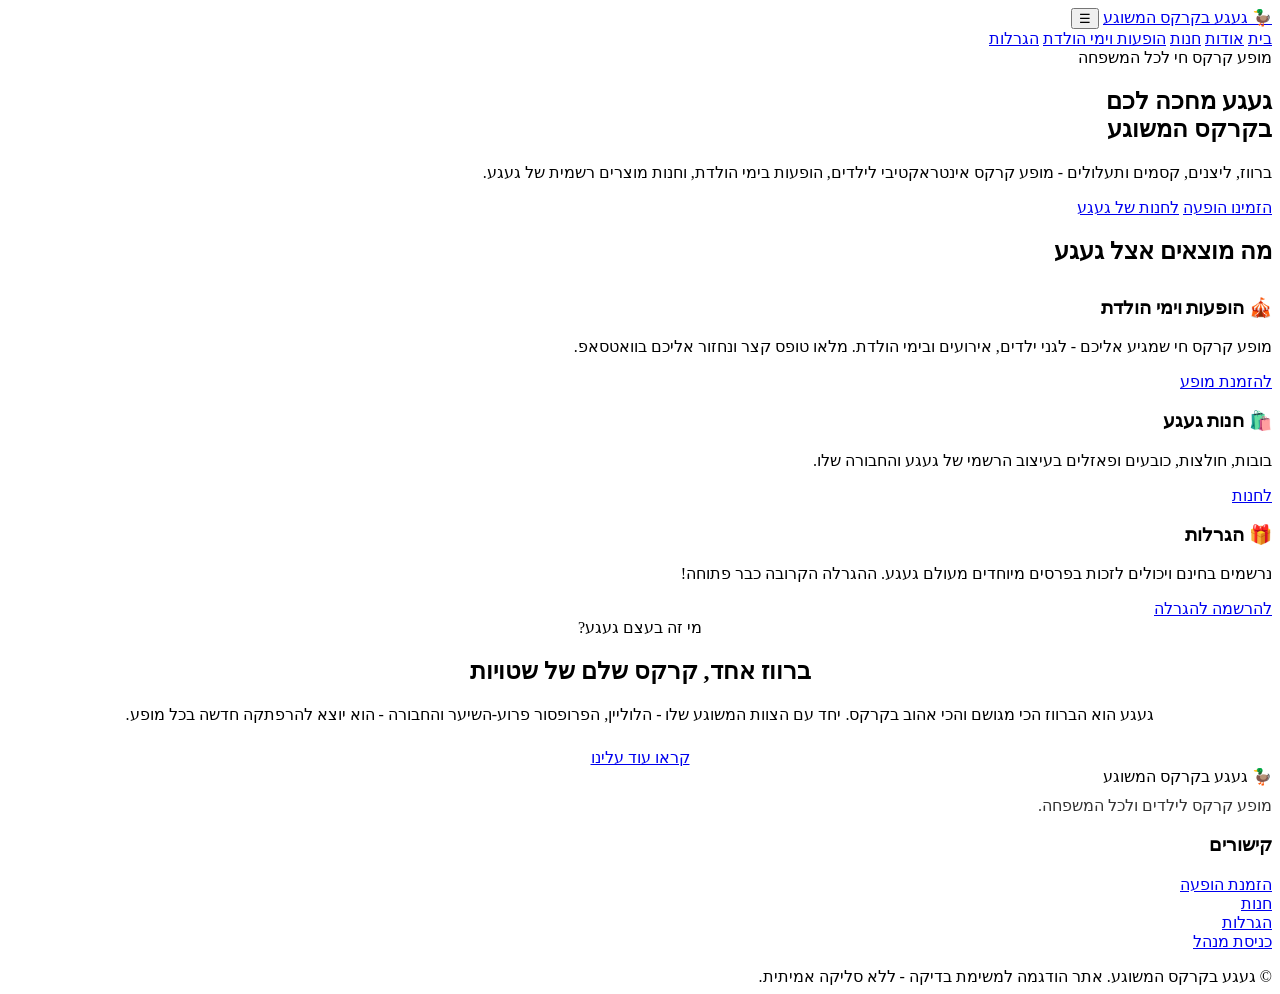
==== index.html @ ea3329d8 "Add files via upload" ====
<!DOCTYPE html>
<html lang="he" dir="rtl">
<head>
<meta charset="UTF-8">
<meta name="viewport" content="width=device-width, initial-scale=1.0">
<title>געגע בקרקס המשוגע</title>
<meta name="description" content="האתר הרשמי של געגע בקרקס המשוגע - חנות, הופעות, ימי הולדת והגרלות.">
<link rel="stylesheet" href="css/style.css">
</head>
<body>

<header class="site-header">
  <div class="container">
    <a href="index.html" class="brand"><span class="duck">🦆</span> געגע בקרקס המשוגע</a>
    <button class="nav-toggle" aria-label="פתח תפריט">☰</button>
    <nav class="main-nav">
      <a href="index.html" aria-current="page">בית</a>
      <a href="about.html">אודות</a>
      <a href="store.html">חנות</a>
      <a href="events.html">הופעות וימי הולדת</a>
      <a href="raffle.html">הגרלות</a>
    </nav>
  </div>
</header>

<section class="hero">
  <div class="container">
    <span class="eyebrow-badge">מופע קרקס חי לכל המשפחה</span>
    <h1>געגע מחכה לכם<br>בקרקס המשוגע</h1>
    <p class="lede">ברווז, ליצנים, קסמים ותעלולים - מופע קרקס אינטראקטיבי לילדים, הופעות בימי הולדת, וחנות מוצרים רשמית של געגע.</p>
    <div class="hero-actions">
      <a href="events.html" class="btn btn-primary">הזמינו הופעה</a>
      <a href="store.html" class="btn btn-secondary">לחנות של געגע</a>
    </div>
  </div>
  <div class="hero-bunting"></div>
</section>

<section>
  <div class="container">
    <h2>מה מוצאים אצל געגע</h2>
    <div class="grid" style="margin-top:32px;">
      <div class="card">
        <div class="card-body">
          <h3>🎪 הופעות וימי הולדת</h3>
          <p>מופע קרקס חי שמגיע אליכם - לגני ילדים, אירועים ובימי הולדת. מלאו טופס קצר ונחזור אליכם בוואטסאפ.</p>
          <a href="events.html" class="btn btn-teal" style="margin-top:auto;">להזמנת מופע</a>
        </div>
      </div>
      <div class="card">
        <div class="card-body">
          <h3>🛍️ חנות געגע</h3>
          <p>בובות, חולצות, כובעים ופאזלים בעיצוב הרשמי של געגע והחבורה שלו.</p>
          <a href="store.html" class="btn btn-teal" style="margin-top:auto;">לחנות</a>
        </div>
      </div>
      <div class="card">
        <div class="card-body">
          <h3>🎁 הגרלות</h3>
          <p>נרשמים בחינם ויכולים לזכות בפרסים מיוחדים מעולם געגע. ההגרלה הקרובה כבר פתוחה!</p>
          <a href="raffle.html" class="btn btn-teal" style="margin-top:auto;">להרשמה להגרלה</a>
        </div>
      </div>
    </div>
  </div>
</section>

<section class="alt">
  <div class="container" style="text-align:center;">
    <span class="eyebrow-badge">מי זה בעצם געגע?</span>
    <h2>ברווז אחד, קרקס שלם של שטויות</h2>
    <p style="margin:0 auto 24px;">געגע הוא הברווז הכי מגושם והכי אהוב בקרקס. יחד עם הצוות המשוגע שלו - הלוליין, הפרופסור פרוע-השיער והחבורה - הוא יוצא להרפתקה חדשה בכל מופע.</p>
    <a href="about.html" class="btn btn-primary">קראו עוד עלינו</a>
  </div>
</section>

<footer class="site-footer">
  <div class="container">
    <div>
      <div class="brand" style="color:var(--cream);">🦆 געגע בקרקס המשוגע</div>
      <p style="color:var(--cream); opacity:0.8; margin-top:10px;">מופע קרקס לילדים ולכל המשפחה.</p>
    </div>
    <div>
      <h3 style="color:var(--cream);">קישורים</h3>
      <p><a href="events.html">הזמנת הופעה</a><br><a href="store.html">חנות</a><br><a href="raffle.html">הגרלות</a><br><a href="admin.html">כניסת מנהל</a></p>
    </div>
  </div>
  <div class="container footer-fine">© געגע בקרקס המשוגע. אתר הודגמה למשימת בדיקה - ללא סליקה אמיתית.</div>
</footer>

<script src="js/common.js"></script>
</body>
</html>
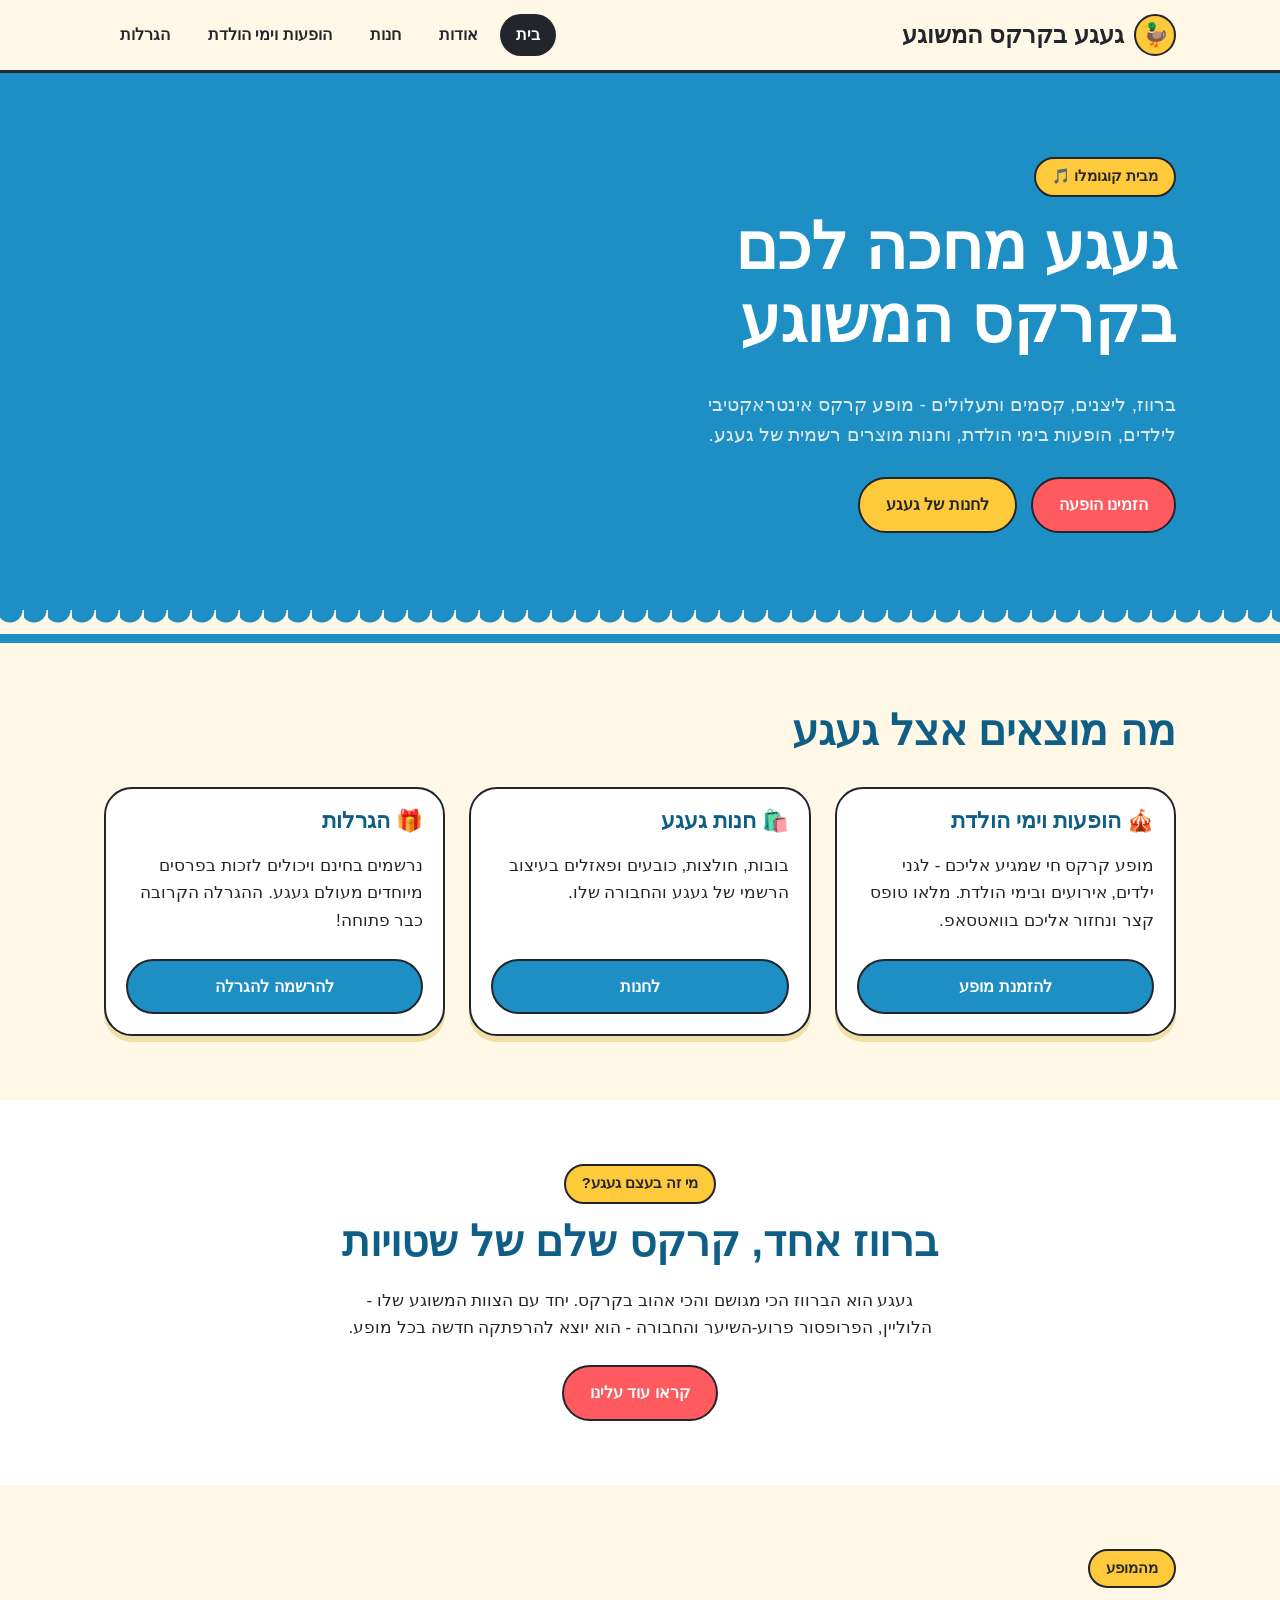
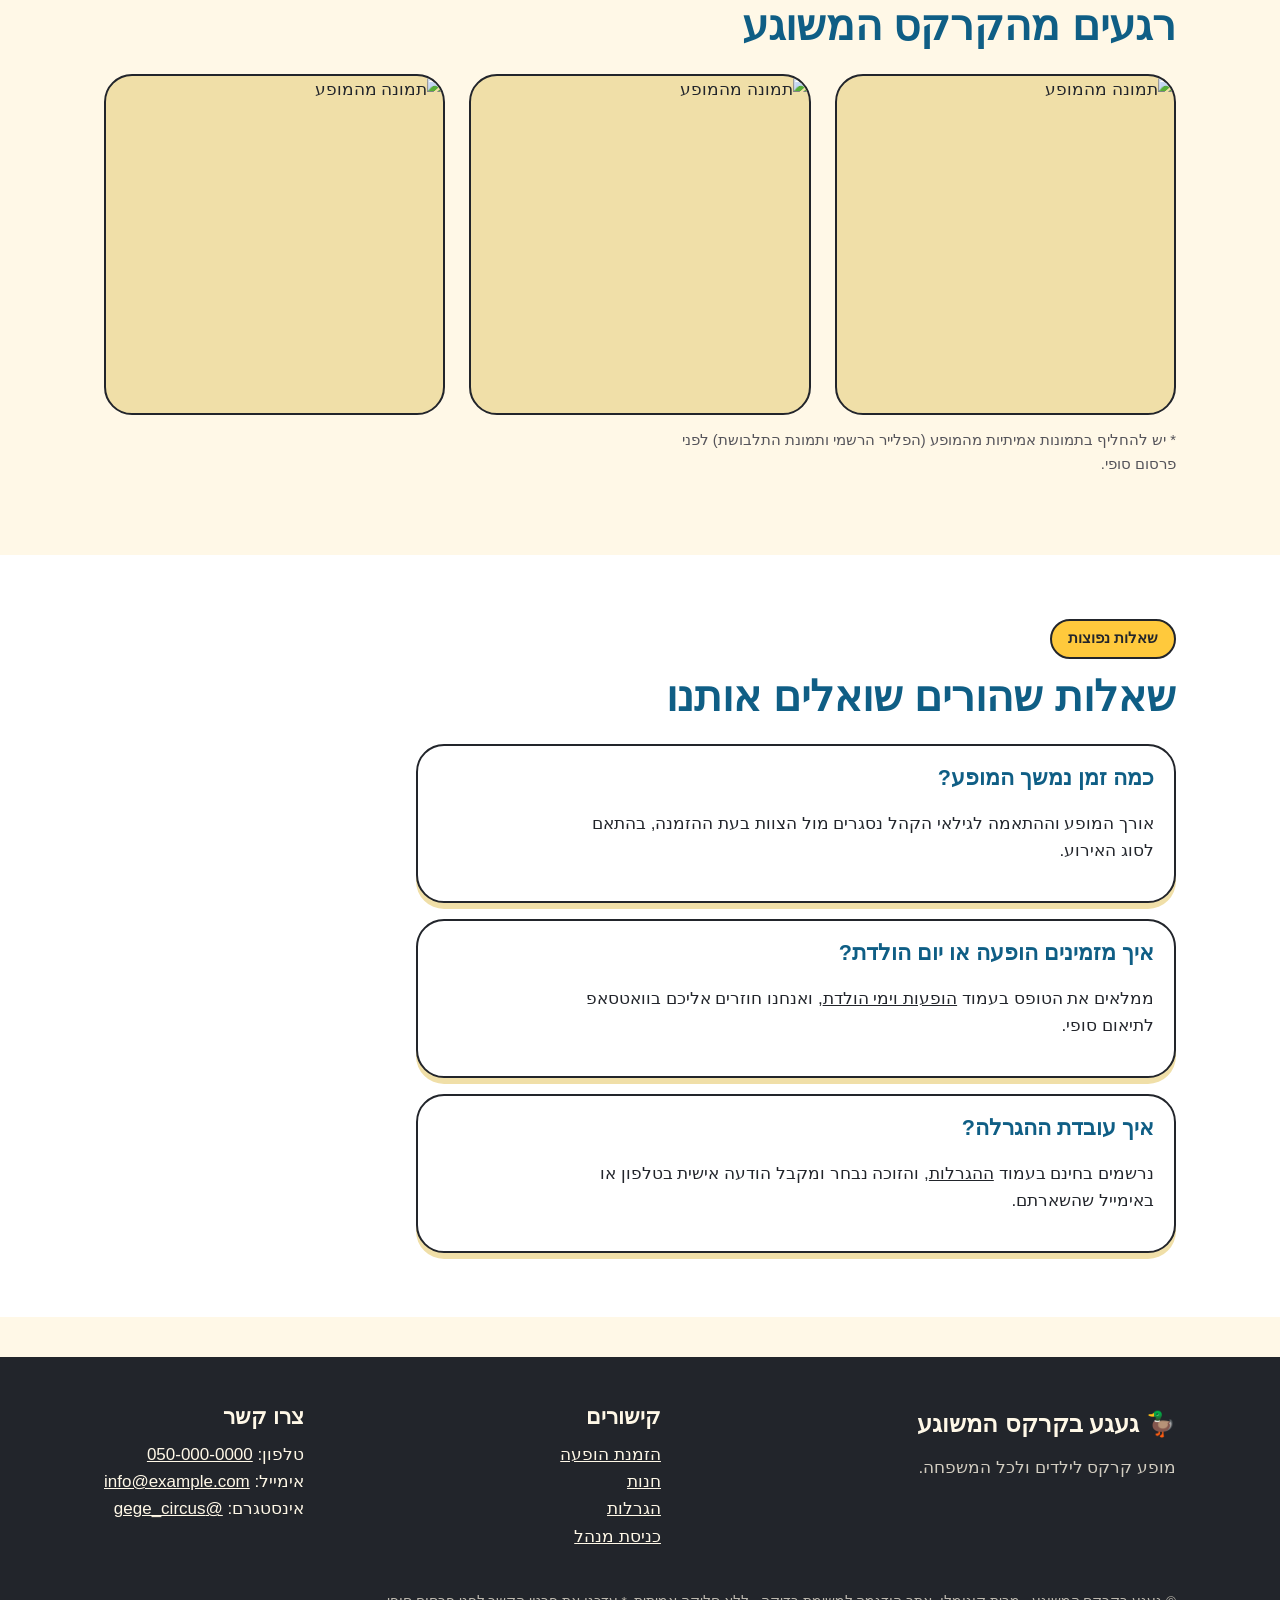
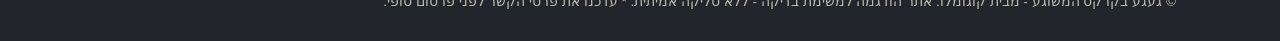
==== commit 491bdd86: "Update index.html" ====
--- a/index.html
+++ b/index.html
@@ -3,6 +3,7 @@
 <head>
 <meta charset="UTF-8">
 <meta name="viewport" content="width=device-width, initial-scale=1.0">
+<link rel="icon" href="data:image/svg+xml,%3Csvg xmlns=%27http://www.w3.org/2000/svg%27 viewBox=%270 0 100 100%27%3E%3Ctext y=%27.9em%27 font-size=%2790%27%3E%F0%9F%A6%86%3C/text%3E%3C/svg%3E">
 <title>געגע בקרקס המשוגע</title>
 <meta name="description" content="האתר הרשמי של געגע בקרקס המשוגע - חנות, הופעות, ימי הולדת והגרלות.">
 <link rel="stylesheet" href="css/style.css">
@@ -25,7 +26,7 @@
 
 <section class="hero">
   <div class="container">
-    <span class="eyebrow-badge">מופע קרקס חי לכל המשפחה</span>
+    <span class="eyebrow-badge">מבית קוגומלו 🎵</span>
     <h1>געגע מחכה לכם<br>בקרקס המשוגע</h1>
     <p class="lede">ברווז, ליצנים, קסמים ותעלולים - מופע קרקס אינטראקטיבי לילדים, הופעות בימי הולדת, וחנות מוצרים רשמית של געגע.</p>
     <div class="hero-actions">
@@ -74,6 +75,40 @@
   </div>
 </section>
 
+<section>
+  <div class="container">
+    <span class="eyebrow-badge">מהמופע</span>
+    <h2>רגעים מהקרקס המשוגע</h2>
+    <div class="grid" id="gallery-grid" style="margin-top:24px;">
+      <div class="card-media" style="border:2.5px solid var(--ink); border-radius:var(--radius-lg);"><img src="https://placehold.co/500x500/1E8FC4/FFFFFF?text=תמונה+1" alt="תמונה מהמופע"></div>
+      <div class="card-media" style="border:2.5px solid var(--ink); border-radius:var(--radius-lg);"><img src="https://placehold.co/500x500/FFC93C/22252B?text=תמונה+2" alt="תמונה מהמופע"></div>
+      <div class="card-media" style="border:2.5px solid var(--ink); border-radius:var(--radius-lg);"><img src="https://placehold.co/500x500/FF5A5F/FFFFFF?text=תמונה+3" alt="תמונה מהמופע"></div>
+    </div>
+    <p class="form-note" style="margin-top:14px;">* יש להחליף בתמונות אמיתיות מהמופע (הפלייר הרשמי ותמונת התלבושת) לפני פרסום סופי.</p>
+  </div>
+</section>
+
+<section class="alt">
+  <div class="container">
+    <span class="eyebrow-badge">שאלות נפוצות</span>
+    <h2>שאלות שהורים שואלים אותנו</h2>
+    <div class="grid" style="grid-template-columns: 1fr; gap:16px; margin-top:24px; max-width:760px;">
+      <div class="card"><div class="card-body">
+        <h3>כמה זמן נמשך המופע?</h3>
+        <p>אורך המופע וההתאמה לגילאי הקהל נסגרים מול הצוות בעת ההזמנה, בהתאם לסוג האירוע.</p>
+      </div></div>
+      <div class="card"><div class="card-body">
+        <h3>איך מזמינים הופעה או יום הולדת?</h3>
+        <p>ממלאים את הטופס בעמוד <a href="events.html" style="text-decoration:underline;">הופעות וימי הולדת</a>, ואנחנו חוזרים אליכם בוואטסאפ לתיאום סופי.</p>
+      </div></div>
+      <div class="card"><div class="card-body">
+        <h3>איך עובדת ההגרלה?</h3>
+        <p>נרשמים בחינם בעמוד <a href="raffle.html" style="text-decoration:underline;">ההגרלות</a>, והזוכה נבחר ומקבל הודעה אישית בטלפון או באימייל שהשארתם.</p>
+      </div></div>
+    </div>
+  </div>
+</section>
+
 <footer class="site-footer">
   <div class="container">
     <div>
@@ -84,8 +119,12 @@
       <h3 style="color:var(--cream);">קישורים</h3>
       <p><a href="events.html">הזמנת הופעה</a><br><a href="store.html">חנות</a><br><a href="raffle.html">הגרלות</a><br><a href="admin.html">כניסת מנהל</a></p>
     </div>
+    <div>
+      <h3 style="color:var(--cream);">צרו קשר</h3>
+      <p>טלפון: <a href="tel:0500000000">050-000-0000</a><br>אימייל: <a href="mailto:info@example.com">info@example.com</a><br>אינסטגרם: <a href="#" target="_blank">@gege_circus</a></p>
+    </div>
   </div>
-  <div class="container footer-fine">© געגע בקרקס המשוגע. אתר הודגמה למשימת בדיקה - ללא סליקה אמיתית.</div>
+  <div class="container footer-fine">© געגע בקרקס המשוגע - מבית קוגומלו. אתר הודגמה למשימת בדיקה - ללא סליקה אמיתית. * עדכנו את פרטי הקשר לפני פרסום סופי.</div>
 </footer>
 
 <script src="js/common.js"></script>
--- a/css/style.css
+++ b/css/style.css
@@ -0,0 +1,375 @@
+/* ==========================================================
+   געגע בקרקס המשוגע — מערכת עיצוב
+   פלטה: קרם חם, טיל עמוק, חרדל, אדום קורל, דיו חמימה
+   טיפוגרפיה: Baloo 2 (כותרות, עגול ומשחקי) + Assistant (גוף)
+   ========================================================== */
+
+@import url('https://fonts.googleapis.com/css2?family=Baloo+2:wght@500;600;700;800&family=Assistant:wght@400;500;600;700&display=swap');
+
+:root {
+  --cream:      #FFF8E7;
+  --paper:      #FFFFFF;
+  --teal:       #1E8FC4;   /* כחול שמיים אנרגטי */
+  --teal-dark:  #0F5E85;
+  --mustard:    #FFC93C;   /* צהוב שמש */
+  --coral:      #FF5A5F;
+  --grass:      #3CB878;
+  --ink:        #22252B;
+  --ink-soft:   #55545a;
+  --line:       #F0DFA8;
+
+  --font-display: 'Baloo 2', 'Segoe UI', sans-serif;
+  --font-body: 'Assistant', 'Segoe UI', sans-serif;
+
+  --radius-lg: 28px;
+  --radius-md: 16px;
+  --radius-sm: 10px;
+
+  --shadow-card: 0 6px 0 var(--line);
+  --container: 1120px;
+}
+
+* { box-sizing: border-box; }
+
+html {
+  scroll-behavior: smooth;
+}
+
+body {
+  margin: 0;
+  background: var(--cream);
+  color: var(--ink);
+  font-family: var(--font-body);
+  font-size: 17px;
+  line-height: 1.6;
+  direction: rtl;
+}
+
+img { max-width: 100%; display: block; }
+
+a { color: inherit; text-decoration: none; }
+
+h1, h2, h3, h4 {
+  font-family: var(--font-display);
+  font-weight: 700;
+  line-height: 1.15;
+  margin: 0 0 0.5em 0;
+  color: var(--teal-dark);
+}
+
+h1 { font-size: clamp(2.4rem, 5vw, 4rem); font-weight: 800; }
+h2 { font-size: clamp(1.8rem, 3.4vw, 2.6rem); }
+h3 { font-size: 1.35rem; }
+
+p { margin: 0 0 1em 0; max-width: 62ch; }
+
+.container {
+  max-width: var(--container);
+  margin: 0 auto;
+  padding: 0 24px;
+}
+
+/* ---------- Header ---------- */
+.site-header {
+  position: sticky;
+  top: 0;
+  z-index: 50;
+  background: var(--cream);
+  border-bottom: 3px solid var(--ink);
+}
+
+.site-header .container {
+  display: flex;
+  align-items: center;
+  justify-content: space-between;
+  padding-top: 14px;
+  padding-bottom: 14px;
+}
+
+.brand {
+  display: flex;
+  align-items: center;
+  gap: 10px;
+  font-family: var(--font-display);
+  font-weight: 800;
+  font-size: 1.5rem;
+  color: var(--ink);
+}
+
+.brand .duck {
+  width: 42px;
+  height: 42px;
+  border-radius: 50%;
+  background: var(--mustard);
+  display: flex;
+  align-items: center;
+  justify-content: center;
+  font-size: 1.4rem;
+  border: 2.5px solid var(--ink);
+}
+
+nav.main-nav {
+  display: flex;
+  gap: 6px;
+  flex-wrap: wrap;
+}
+
+nav.main-nav a {
+  padding: 8px 16px;
+  border-radius: 999px;
+  font-weight: 600;
+  font-size: 0.98rem;
+  color: var(--ink);
+  transition: background 0.15s ease, color 0.15s ease;
+}
+
+nav.main-nav a:hover,
+nav.main-nav a[aria-current="page"] {
+  background: var(--ink);
+  color: var(--paper);
+}
+
+.nav-toggle {
+  display: none;
+  background: none;
+  border: 2.5px solid var(--ink);
+  border-radius: var(--radius-sm);
+  width: 44px;
+  height: 44px;
+  font-size: 1.3rem;
+  cursor: pointer;
+}
+
+@media (max-width: 760px) {
+  nav.main-nav {
+    display: none;
+    width: 100%;
+    flex-direction: column;
+    gap: 4px;
+    padding-bottom: 14px;
+  }
+  nav.main-nav.open { display: flex; }
+  .site-header .container { flex-wrap: wrap; }
+  .nav-toggle { display: block; }
+}
+
+/* ---------- Buttons ---------- */
+.btn {
+  display: inline-flex;
+  align-items: center;
+  justify-content: center;
+  gap: 8px;
+  font-family: var(--font-display);
+  font-weight: 600;
+  font-size: 1rem;
+  padding: 13px 26px;
+  border-radius: 999px;
+  border: 2.5px solid var(--ink);
+  cursor: pointer;
+  background: var(--paper);
+  color: var(--ink);
+  transition: transform 0.12s ease;
+}
+.btn:hover { transform: translateY(-2px); }
+.btn:active { transform: translateY(0); }
+
+.btn-primary { background: var(--coral); color: var(--paper); }
+.btn-secondary { background: var(--mustard); color: var(--ink); }
+.btn-teal { background: var(--teal); color: var(--paper); }
+.btn-block { width: 100%; }
+.btn[disabled] { opacity: 0.55; cursor: not-allowed; transform: none; }
+
+/* ---------- Hero (scalloped bunting edge = circus tent flags) ---------- */
+.hero {
+  background: var(--teal);
+  color: var(--paper);
+  position: relative;
+  padding: 84px 0 110px;
+  overflow: hidden;
+}
+
+.hero h1 { color: var(--paper); }
+.hero .lede { color: #DCEAE9; font-size: 1.2rem; max-width: 46ch; }
+
+.hero-bunting {
+  position: absolute;
+  bottom: -1px;
+  left: 0;
+  right: 0;
+  height: 34px;
+  background:
+    radial-gradient(circle at 10px 0, transparent 12px, var(--cream) 13px) 0 0/24px 24px repeat-x;
+}
+
+.hero-actions { display: flex; gap: 14px; flex-wrap: wrap; margin-top: 26px; }
+
+/* ---------- Sections ---------- */
+section { padding: 64px 0; }
+section.alt { background: var(--paper); }
+
+.eyebrow-badge {
+  display: inline-block;
+  background: var(--mustard);
+  color: var(--ink);
+  font-family: var(--font-display);
+  font-weight: 700;
+  padding: 6px 16px;
+  border-radius: 999px;
+  border: 2px solid var(--ink);
+  margin-bottom: 14px;
+  font-size: 0.92rem;
+}
+
+/* ---------- Cards / grid ---------- */
+.grid {
+  display: grid;
+  gap: 24px;
+  grid-template-columns: repeat(auto-fit, minmax(230px, 1fr));
+}
+
+.card {
+  background: var(--paper);
+  border: 2.5px solid var(--ink);
+  border-radius: var(--radius-lg);
+  box-shadow: var(--shadow-card);
+  overflow: hidden;
+  display: flex;
+  flex-direction: column;
+}
+
+.card-media {
+  aspect-ratio: 1 / 1;
+  background: var(--line);
+  overflow: hidden;
+}
+.card-media img { width: 100%; height: 100%; object-fit: cover; }
+
+.card-body { padding: 20px; display: flex; flex-direction: column; gap: 8px; flex: 1; }
+
+.price-tag {
+  font-family: var(--font-display);
+  font-weight: 700;
+  font-size: 1.25rem;
+  color: var(--coral);
+}
+
+/* ---------- Forms ---------- */
+form { max-width: 560px; }
+
+.field { margin-bottom: 18px; }
+
+label {
+  display: block;
+  font-weight: 600;
+  margin-bottom: 6px;
+  color: var(--teal-dark);
+}
+
+input[type="text"],
+input[type="tel"],
+input[type="email"],
+input[type="date"],
+select,
+textarea {
+  width: 100%;
+  padding: 12px 14px;
+  border: 2.5px solid var(--ink);
+  border-radius: var(--radius-sm);
+  font-family: var(--font-body);
+  font-size: 1rem;
+  background: var(--paper);
+  color: var(--ink);
+}
+
+textarea { resize: vertical; min-height: 100px; }
+
+input:focus, select:focus, textarea:focus {
+  outline: 3px solid var(--mustard);
+  outline-offset: 1px;
+}
+
+.radio-group { display: flex; gap: 16px; flex-wrap: wrap; }
+.radio-group label {
+  display: flex; align-items: center; gap: 8px;
+  font-weight: 500; margin: 0;
+  border: 2px solid var(--line);
+  padding: 10px 16px;
+  border-radius: 999px;
+  cursor: pointer;
+}
+.radio-group input { width: 18px; height: 18px; }
+
+.form-note {
+  font-size: 0.92rem;
+  color: var(--ink-soft);
+}
+
+.form-message {
+  margin-top: 16px;
+  padding: 14px 18px;
+  border-radius: var(--radius-sm);
+  font-weight: 600;
+  display: none;
+}
+.form-message.show { display: block; }
+.form-message.success { background: #DCEEE0; color: #1F5C33; border: 2px solid #1F5C33; }
+.form-message.error { background: #FBDEDE; color: var(--coral); border: 2px solid var(--coral); }
+
+/* ---------- Footer ---------- */
+footer.site-footer {
+  background: var(--ink);
+  color: var(--cream);
+  padding: 48px 0 28px;
+  margin-top: 40px;
+}
+footer.site-footer a { text-decoration: underline; }
+footer.site-footer .container {
+  display: flex; justify-content: space-between; flex-wrap: wrap; gap: 20px;
+}
+.footer-fine { font-size: 0.85rem; opacity: 0.7; margin-top: 24px; }
+
+/* ---------- Admin ---------- */
+.admin-shell { display: flex; min-height: 100vh; }
+.admin-sidebar {
+  width: 220px;
+  background: var(--teal);
+  color: var(--paper);
+  padding: 24px 16px;
+  flex-shrink: 0;
+}
+.admin-sidebar h2 { color: var(--paper); font-size: 1.3rem; }
+.admin-sidebar button {
+  display: block; width: 100%; text-align: right;
+  background: none; border: none; color: var(--cream);
+  padding: 10px 12px; border-radius: var(--radius-sm);
+  font-family: var(--font-body); font-weight: 600; cursor: pointer;
+  margin-bottom: 4px; font-size: 1rem;
+}
+.admin-sidebar button.active, .admin-sidebar button:hover { background: rgba(255,255,255,0.15); }
+.admin-main { flex: 1; padding: 32px; overflow-x: auto; }
+
+table.data-table { width: 100%; border-collapse: collapse; background: var(--paper); border-radius: var(--radius-md); overflow: hidden; }
+table.data-table th, table.data-table td {
+  padding: 10px 14px; text-align: right; border-bottom: 1px solid var(--line); font-size: 0.94rem;
+}
+table.data-table th { background: var(--cream); font-family: var(--font-display); }
+table.data-table select { padding: 6px 8px; font-size: 0.9rem; }
+
+.status-pill {
+  display: inline-block; padding: 3px 10px; border-radius: 999px; font-size: 0.82rem; font-weight: 700;
+  background: var(--line); color: var(--ink);
+}
+
+.login-box {
+  max-width: 380px; margin: 90px auto; background: var(--paper);
+  border: 2.5px solid var(--ink); border-radius: var(--radius-lg); padding: 32px;
+  box-shadow: var(--shadow-card);
+}
+
+.empty-state { padding: 30px; text-align: center; color: var(--ink-soft); }
+
+@media (max-width: 760px) {
+  .admin-shell { flex-direction: column; }
+  .admin-sidebar { width: 100%; display: flex; gap: 6px; overflow-x: auto; }
+  .admin-sidebar h2 { display: none; }
+}
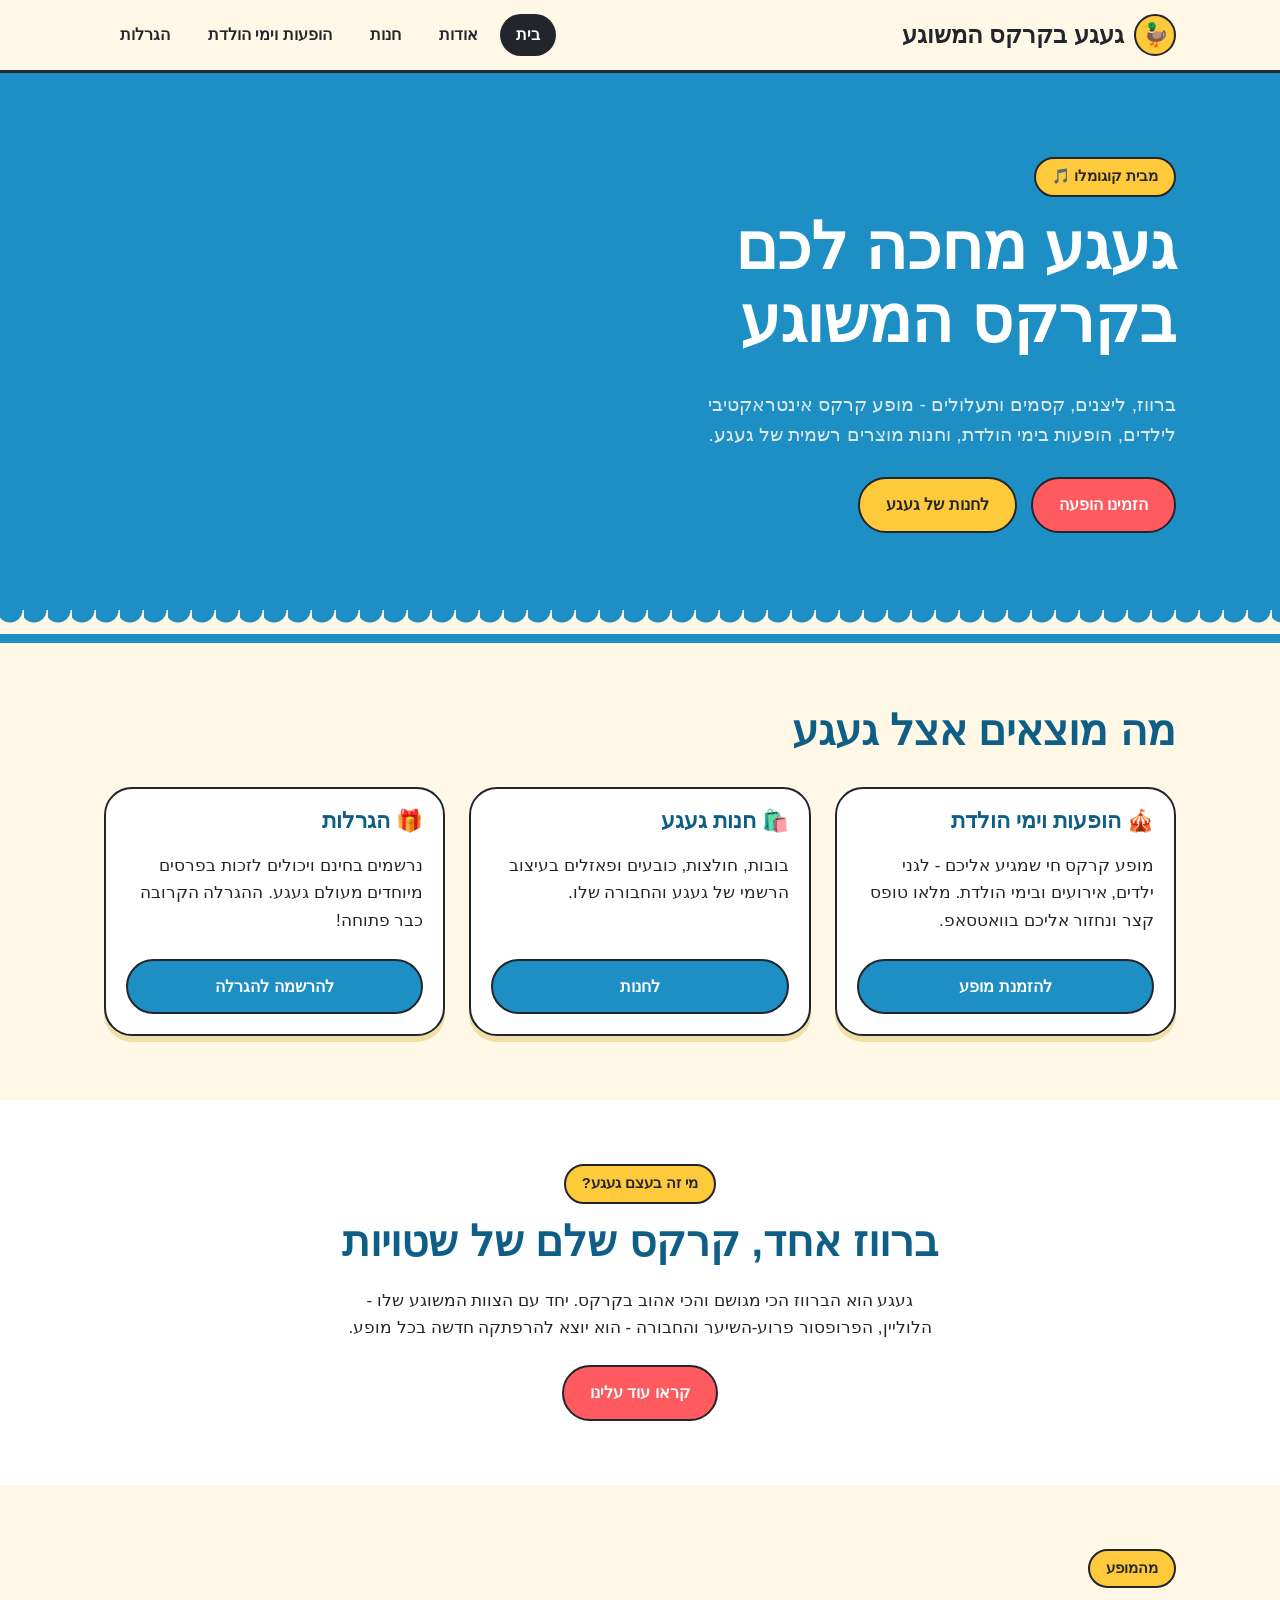
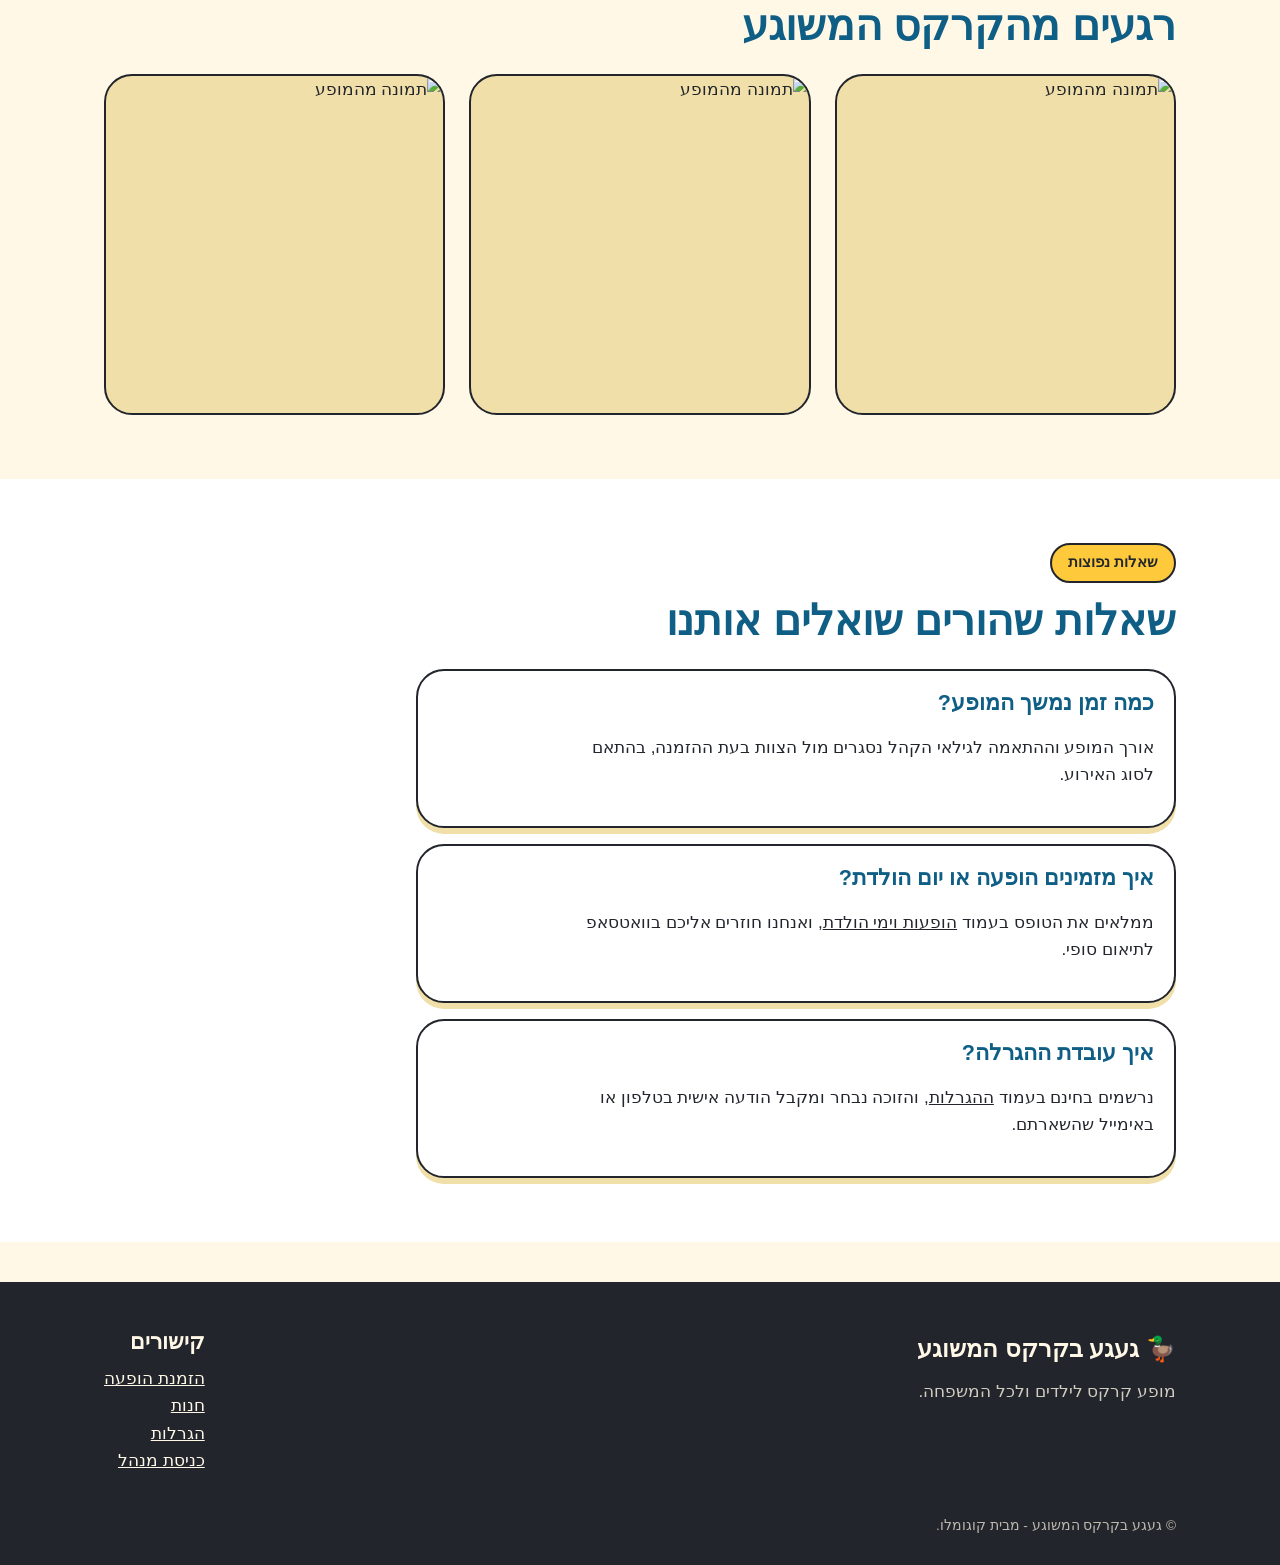
==== commit 8216ee1b: "Update index.html" ====
--- a/index.html
+++ b/index.html
@@ -84,7 +84,6 @@
       <div class="card-media" style="border:2.5px solid var(--ink); border-radius:var(--radius-lg);"><img src="https://placehold.co/500x500/FFC93C/22252B?text=תמונה+2" alt="תמונה מהמופע"></div>
       <div class="card-media" style="border:2.5px solid var(--ink); border-radius:var(--radius-lg);"><img src="https://placehold.co/500x500/FF5A5F/FFFFFF?text=תמונה+3" alt="תמונה מהמופע"></div>
     </div>
-    <p class="form-note" style="margin-top:14px;">* יש להחליף בתמונות אמיתיות מהמופע (הפלייר הרשמי ותמונת התלבושת) לפני פרסום סופי.</p>
   </div>
 </section>
 
@@ -119,12 +118,8 @@
       <h3 style="color:var(--cream);">קישורים</h3>
       <p><a href="events.html">הזמנת הופעה</a><br><a href="store.html">חנות</a><br><a href="raffle.html">הגרלות</a><br><a href="admin.html">כניסת מנהל</a></p>
     </div>
-    <div>
-      <h3 style="color:var(--cream);">צרו קשר</h3>
-      <p>טלפון: <a href="tel:0500000000">050-000-0000</a><br>אימייל: <a href="mailto:info@example.com">info@example.com</a><br>אינסטגרם: <a href="#" target="_blank">@gege_circus</a></p>
-    </div>
   </div>
-  <div class="container footer-fine">© געגע בקרקס המשוגע - מבית קוגומלו. אתר הודגמה למשימת בדיקה - ללא סליקה אמיתית. * עדכנו את פרטי הקשר לפני פרסום סופי.</div>
+  <div class="container footer-fine">© געגע בקרקס המשוגע - מבית קוגומלו.</div>
 </footer>
 
 <script src="js/common.js"></script>
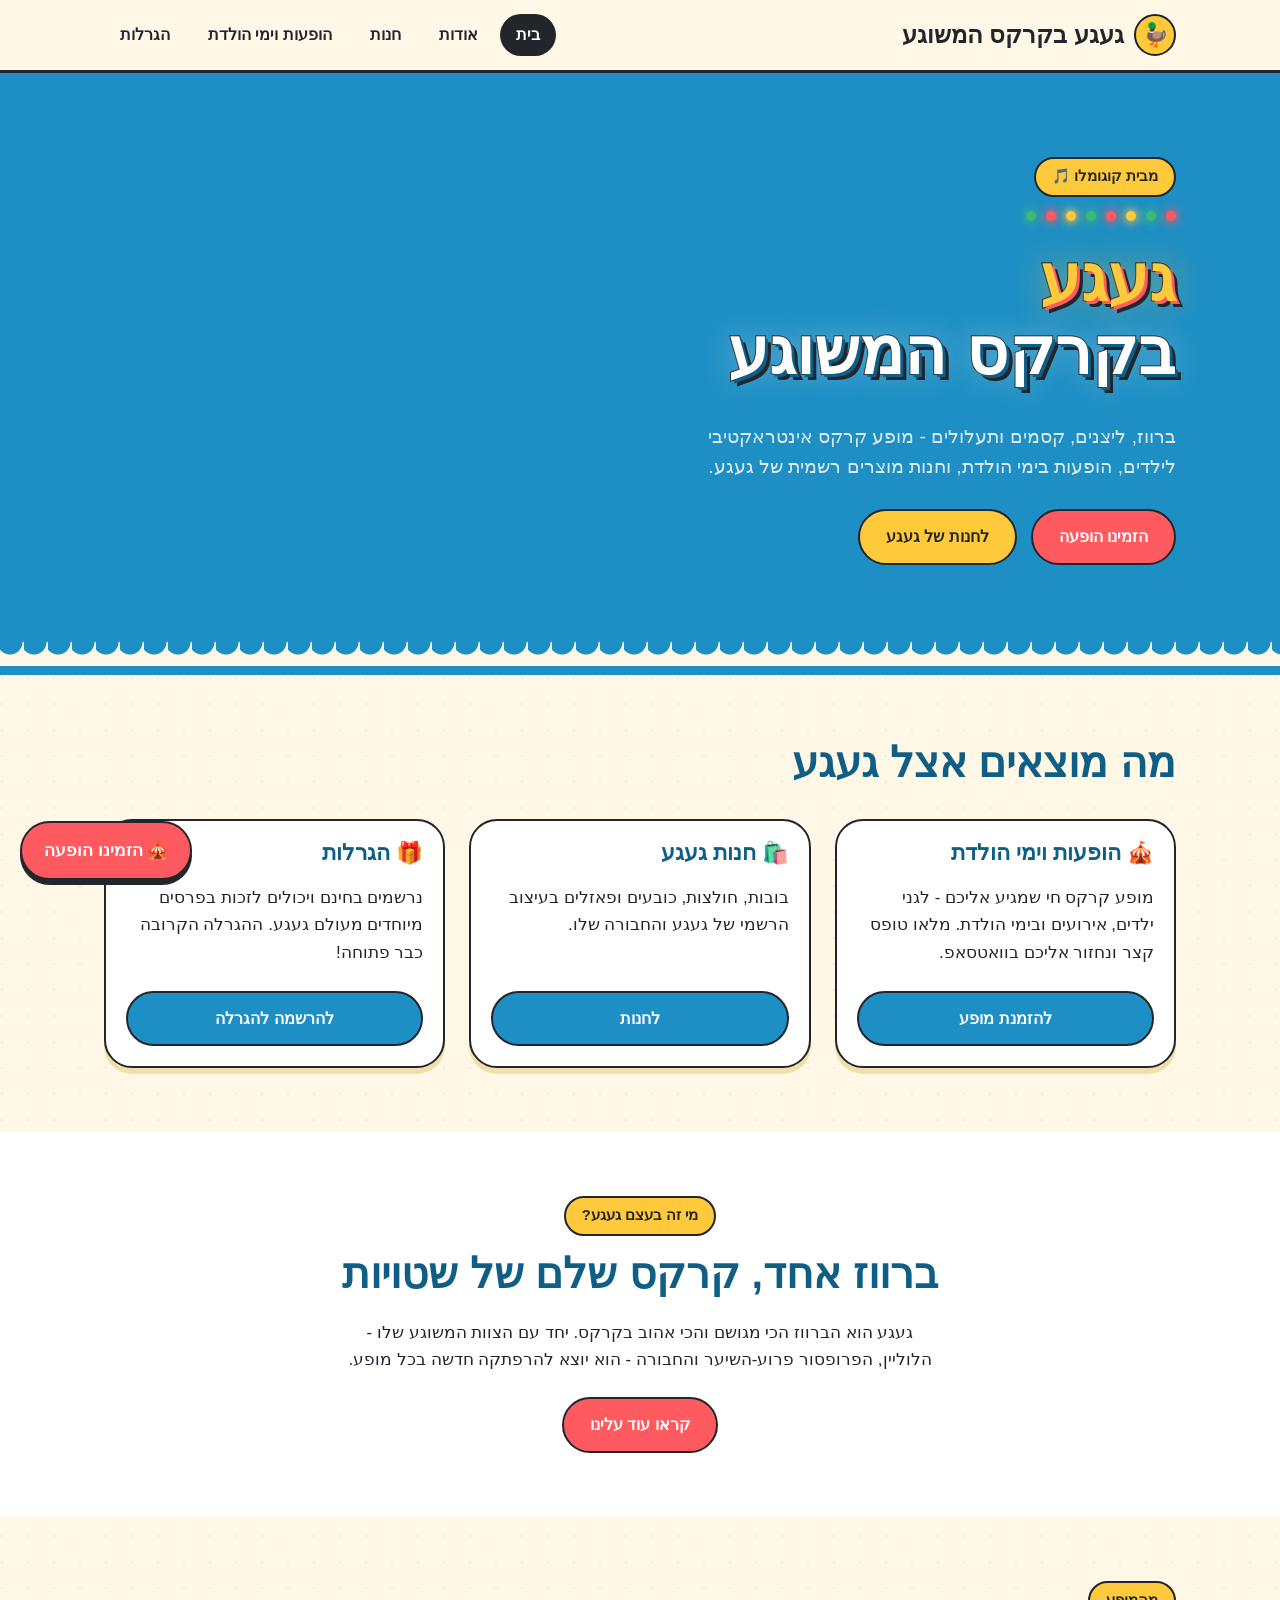
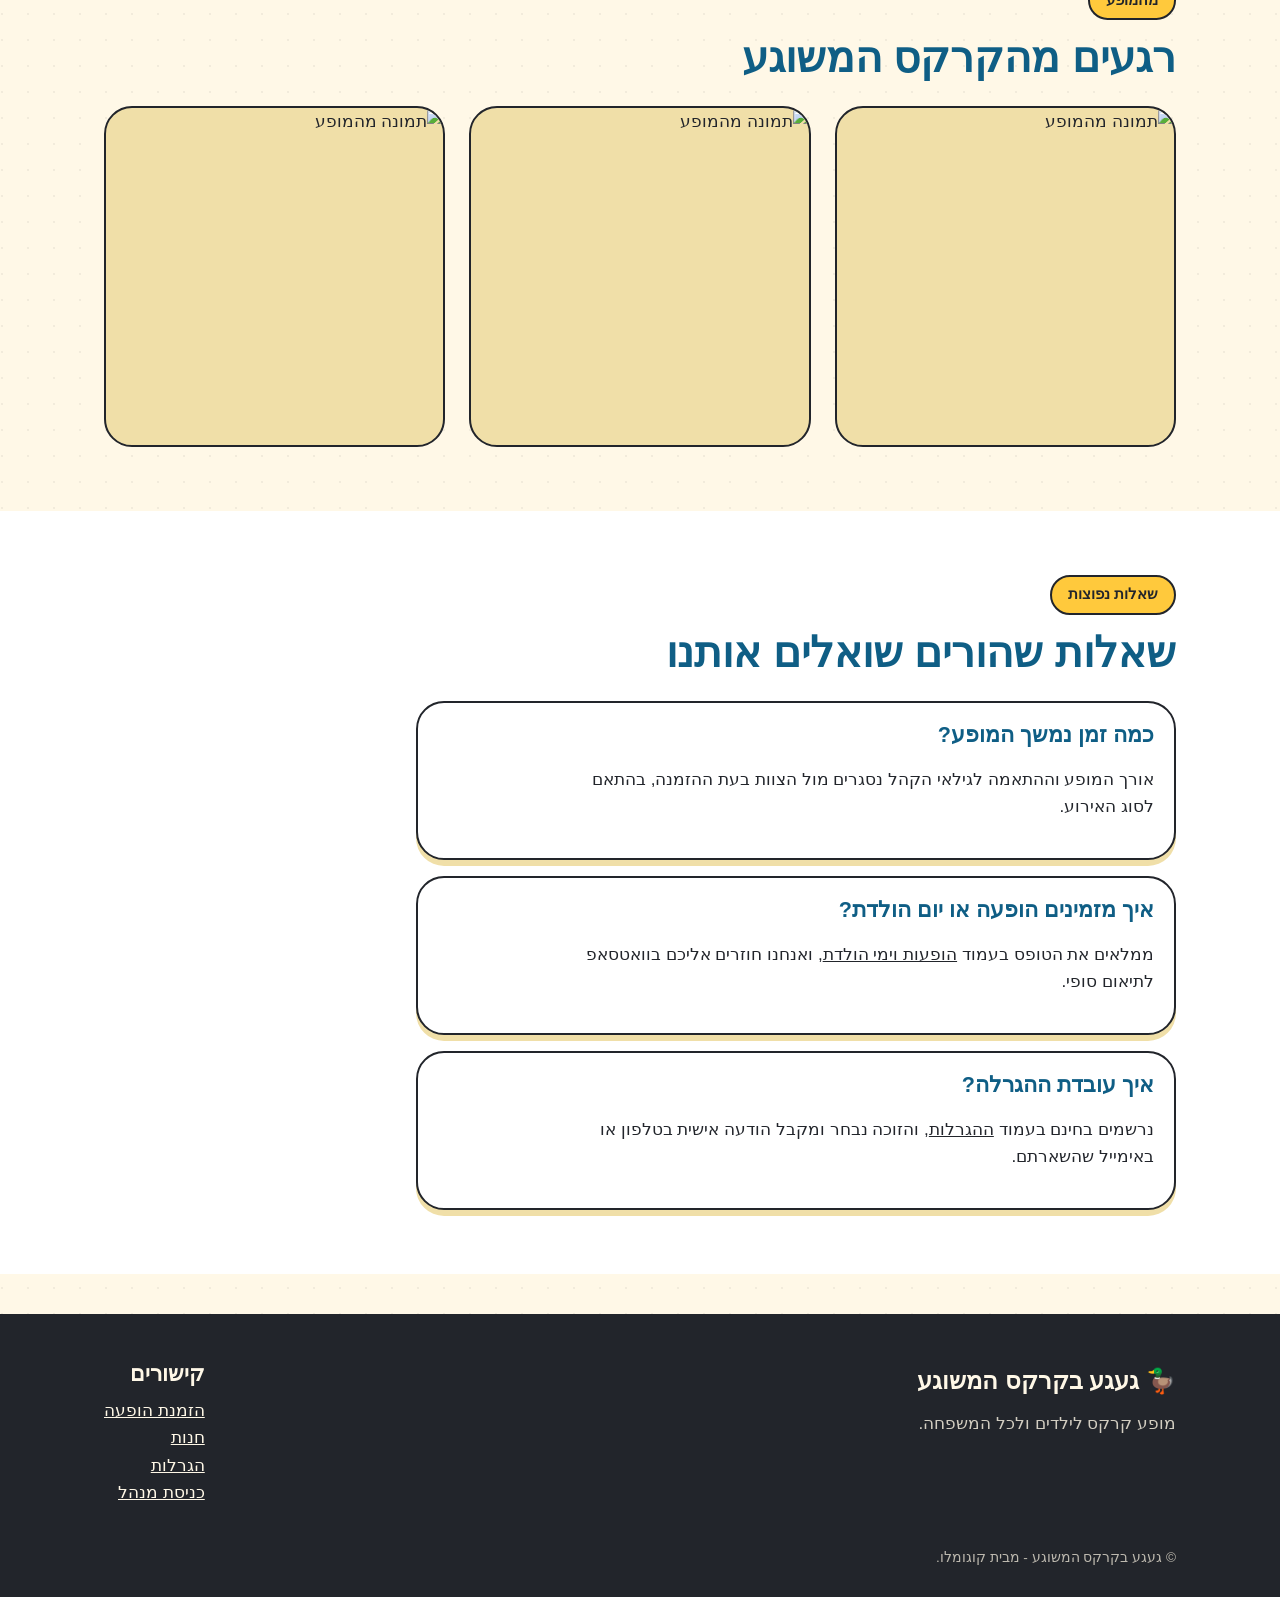
==== commit 9b3e009c: "Update index.html" ====
--- a/index.html
+++ b/index.html
@@ -27,7 +27,8 @@
 <section class="hero">
   <div class="container">
     <span class="eyebrow-badge">מבית קוגומלו 🎵</span>
-    <h1>געגע מחכה לכם<br>בקרקס המשוגע</h1>
+    <div class="marquee-lights"><span></span><span></span><span></span><span></span><span></span><span></span><span></span><span></span></div>
+    <h1 class="circus-title"><span class="ct-line1">געגע</span><br><span class="ct-line2">בקרקס המשוגע</span></h1>
     <p class="lede">ברווז, ליצנים, קסמים ותעלולים - מופע קרקס אינטראקטיבי לילדים, הופעות בימי הולדת, וחנות מוצרים רשמית של געגע.</p>
     <div class="hero-actions">
       <a href="events.html" class="btn btn-primary">הזמינו הופעה</a>
--- a/css/style.css
+++ b/css/style.css
@@ -38,6 +38,9 @@
 body {
   margin: 0;
   background: var(--cream);
+  background-image:
+    radial-gradient(circle at 2px 2px, rgba(34,37,43,0.06) 1.5px, transparent 0);
+  background-size: 26px 26px;
   color: var(--ink);
   font-family: var(--font-body);
   font-size: 17px;
@@ -106,6 +109,12 @@
   justify-content: center;
   font-size: 1.4rem;
   border: 2.5px solid var(--ink);
+  animation: bob 2.6s ease-in-out infinite;
+}
+
+@keyframes bob {
+  0%, 100% { transform: translateY(0) rotate(0deg); }
+  50% { transform: translateY(-4px) rotate(-6deg); }
 }
 
 nav.main-nav {
@@ -169,7 +178,19 @@
   background: var(--paper);
   color: var(--ink);
   transition: transform 0.12s ease;
-}
+  position: relative;
+  overflow: hidden;
+}
+.btn::after {
+  content: "";
+  position: absolute;
+  top: 0; left: -60%;
+  width: 40%; height: 100%;
+  background: linear-gradient(120deg, transparent, rgba(255,255,255,0.55), transparent);
+  transform: skewX(-20deg);
+  transition: left 0.55s ease;
+}
+.btn:hover::after { left: 130%; }
 .btn:hover { transform: translateY(-2px); }
 .btn:active { transform: translateY(0); }
 
@@ -201,6 +222,42 @@
     radial-gradient(circle at 10px 0, transparent 12px, var(--cream) 13px) 0 0/24px 24px repeat-x;
 }
 
+/* ---------- Circus marquee title (neon poster style) ---------- */
+.marquee-lights {
+  display: flex;
+  gap: 10px;
+  margin-bottom: 22px;
+}
+.marquee-lights span {
+  width: 10px; height: 10px; border-radius: 50%;
+  background: var(--mustard);
+  box-shadow: 0 0 8px 2px rgba(255,201,60,0.8);
+  animation: blink 1.4s ease-in-out infinite;
+}
+.marquee-lights span:nth-child(3n+1) { background: var(--coral); box-shadow: 0 0 8px 2px rgba(255,90,95,0.8); animation-delay: 0.2s; }
+.marquee-lights span:nth-child(3n+2) { background: var(--grass); box-shadow: 0 0 8px 2px rgba(60,184,120,0.8); animation-delay: 0.4s; }
+@keyframes blink { 0%, 100% { opacity: 1; transform: scale(1); } 50% { opacity: 0.35; transform: scale(0.8); } }
+
+.circus-title {
+  font-weight: 800;
+  letter-spacing: 1px;
+  line-height: 1.15;
+}
+.circus-title .ct-line1,
+.circus-title .ct-line2 {
+  display: inline-block;
+  -webkit-text-stroke: 2px var(--ink);
+  paint-order: stroke fill;
+}
+.circus-title .ct-line1 {
+  color: var(--mustard);
+  text-shadow: 3px 3px 0 var(--coral), 6px 6px 0 var(--ink), 0 0 30px rgba(255,201,60,0.55);
+}
+.circus-title .ct-line2 {
+  color: var(--paper);
+  text-shadow: 3px 3px 0 var(--teal-dark), 6px 6px 0 var(--ink), 0 0 30px rgba(255,255,255,0.4);
+}
+
 .hero-actions { display: flex; gap: 14px; flex-wrap: wrap; margin-top: 26px; }
 
 /* ---------- Sections ---------- */
@@ -235,6 +292,12 @@
   overflow: hidden;
   display: flex;
   flex-direction: column;
+  transition: transform 0.18s ease, box-shadow 0.18s ease;
+}
+
+a.card:hover, .card.hoverable:hover {
+  transform: translateY(-5px);
+  box-shadow: 0 11px 0 var(--line);
 }
 
 .card-media {
@@ -368,6 +431,47 @@
 
 .empty-state { padding: 30px; text-align: center; color: var(--ink-soft); }
 
+/* ---------- Floating CTA ---------- */
+.floating-cta {
+  position: fixed;
+  bottom: 20px;
+  left: 20px;
+  z-index: 100;
+  background: var(--coral);
+  color: var(--paper);
+  font-family: var(--font-display);
+  font-weight: 700;
+  padding: 14px 22px;
+  border-radius: 999px;
+  border: 2.5px solid var(--ink);
+  box-shadow: 0 5px 0 var(--ink);
+  transition: transform 0.15s ease;
+}
+.floating-cta:hover { transform: translateY(-3px); }
+.floating-cta:active { transform: translateY(0); box-shadow: 0 2px 0 var(--ink); }
+
+@media (max-width: 480px) {
+  .floating-cta { font-size: 0.9rem; padding: 12px 18px; left: 12px; bottom: 12px; }
+}
+
+/* ---------- Confetti ---------- */
+.confetti-piece {
+  position: fixed;
+  top: -12px;
+  width: 10px;
+  height: 14px;
+  z-index: 300;
+  pointer-events: none;
+  border-radius: 2px;
+  animation-name: confetti-fall;
+  animation-timing-function: ease-in;
+  animation-fill-mode: forwards;
+}
+@keyframes confetti-fall {
+  0% { transform: translateY(0) rotate(0deg); opacity: 1; }
+  100% { transform: translateY(105vh) rotate(600deg); opacity: 0.9; }
+}
+
 @media (max-width: 760px) {
   .admin-shell { flex-direction: column; }
   .admin-sidebar { width: 100%; display: flex; gap: 6px; overflow-x: auto; }
